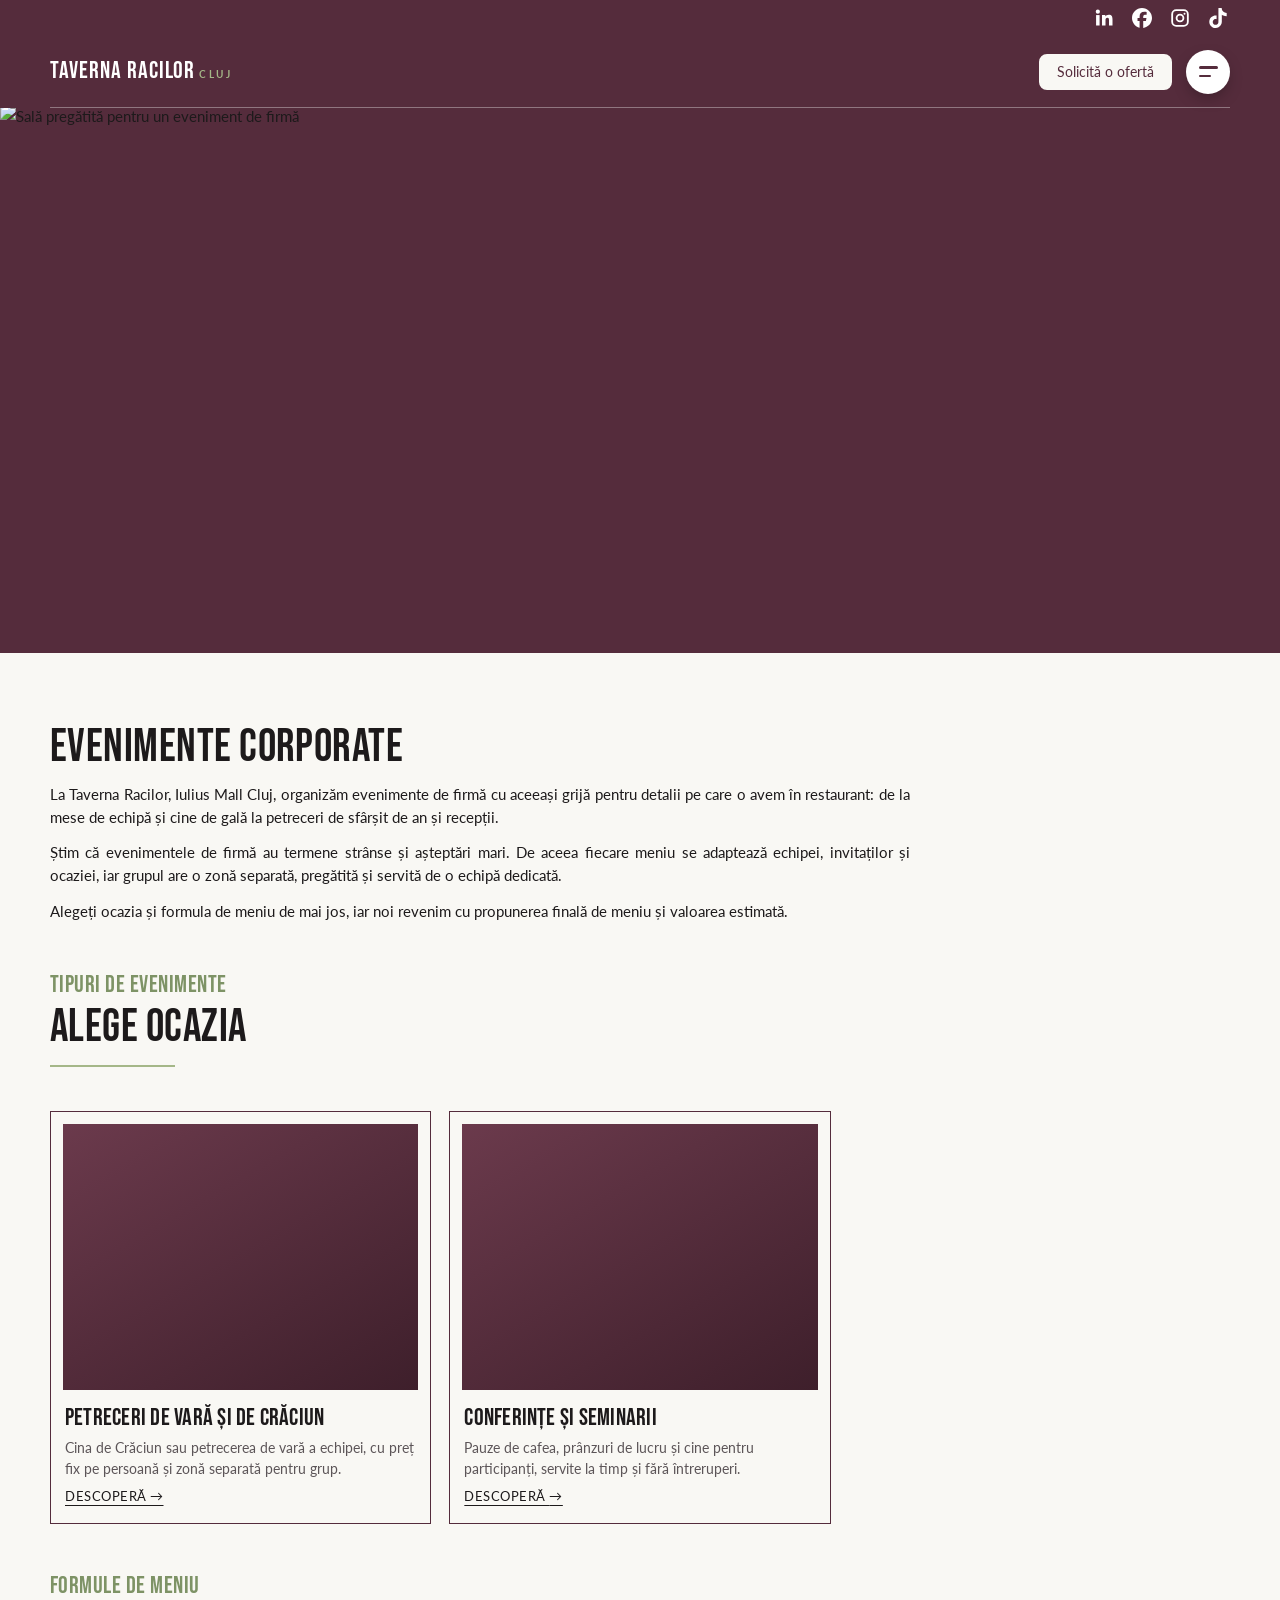
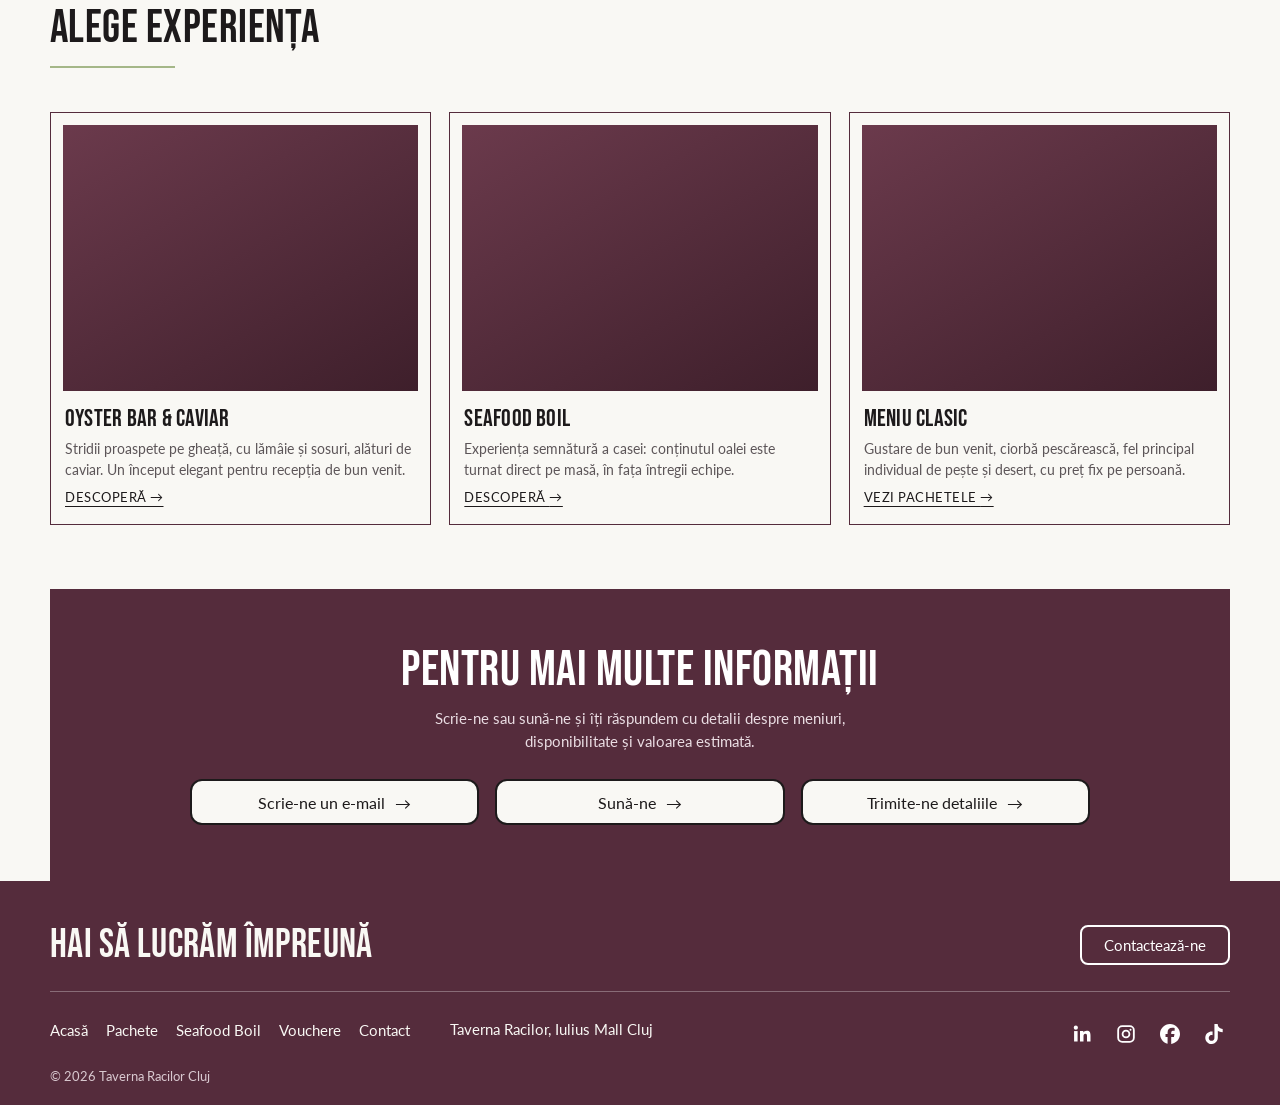
==== corporate.html @ 65ea2342 "Actualizează oferta și secțiunile de evenimente" ====
<!doctype html>
<html lang="ro">
<head>
<meta charset="utf-8">
<meta name="viewport" content="width=device-width, initial-scale=1">
<title>Corporate · Taverna Racilor Cluj</title>
<meta name="description" content="Evenimente de firmă la Taverna Racilor Cluj: cine de gală, mese de echipă și petreceri de sfârșit de an, cu zonă separată pentru grup.">
<meta name="theme-color" content="#552C3C">
<meta property="og:title" content="Corporate · Taverna Racilor Cluj">
<meta property="og:description" content="Evenimente de firmă la Taverna Racilor Cluj: cine de gală, mese de echipă și petreceri de sfârșit de an, cu zonă separată pentru grup.">
<meta property="og:type" content="website">
<meta property="og:locale" content="ro_RO">
<link rel="icon" href="data:image/svg+xml,%3Csvg xmlns='http://www.w3.org/2000/svg' viewBox='0 0 32 32'%3E%3Crect width='32' height='32' rx='6' fill='%23552C3C'/%3E%3Cpath d='M9 22c0-7 4-12 11-12M23 22c0-5-3-8-7-8' fill='none' stroke='%23A5B788' stroke-width='2.6' stroke-linecap='round'/%3E%3C/svg%3E">
<link rel="preconnect" href="https://fonts.googleapis.com">
<link rel="preconnect" href="https://fonts.gstatic.com" crossorigin>
<link href="https://fonts.googleapis.com/css2?family=Bebas+Neue&family=Lato:wght@400;700&display=swap" rel="stylesheet">

<link rel="stylesheet" href="assets/style.css">
</head>
<body>
<a class="skip" href="#main">Sari la conținut</a>

<header class="top" id="top">
  <div class="hwrap">
    <div class="socials" aria-label="Rețele sociale"><a data-social="linkedin" aria-label="LinkedIn" target="_blank" rel="noopener"><svg viewBox="0 0 24 24" aria-hidden="true"><rect x="2.5" y="8.5" width="4.2" height="12.5"/><circle cx="4.6" cy="4.4" r="2.5"/><path d="M9.6 8.5h4v1.8c.7-1.3 2.200-2.200 4.100-2.200 3.800 0 4.500 2.500 4.500 5.700V21h-4.200v-6.200c0-1.500-.1-3.100-1.900-3.100s-2.300 1.300-2.300 3V21H9.600z"/></svg></a><a data-social="facebook" aria-label="Facebook" target="_blank" rel="noopener"><svg viewBox="0 0 24 24" aria-hidden="true"><path d="M9.101 23.691v-7.98H6.627v-3.667h2.474v-1.58c0-4.085 1.848-5.978 5.858-5.978.401 0 .955.042 1.468.103a8.68 8.68 0 0 1 1.141.195v3.325a8.623 8.623 0 0 0-.653-.036 26.805 26.805 0 0 0-.733-.009c-.707 0-1.259.096-1.675.309a1.686 1.686 0 0 0-.679.622c-.258.42-.374.995-.374 1.752v1.297h3.919l-.386 2.103-.287 1.564h-3.246v8.245C19.396 23.238 24 18.179 24 12.044c0-6.627-5.373-12-12-12s-12 5.373-12 12c0 5.628 3.874 10.35 9.101 11.647Z"/></svg></a><a data-social="instagram" aria-label="Instagram" target="_blank" rel="noopener"><svg viewBox="0 0 24 24" aria-hidden="true"><path d="M7.5 1.500h9A6 6 0 0 1 22.500 7.500v9a6 6 0 0 1-6 6h-9a6 6 0 0 1-6-6v-9a6 6 0 0 1 6-6zm0 2.200a3.800 3.800 0 0 0-3.800 3.800v9a3.800 3.800 0 0 0 3.800 3.800h9a3.800 3.800 0 0 0 3.800-3.800v-9a3.800 3.800 0 0 0-3.800-3.800zM12 6.800a5.200 5.200 0 1 1 0 10.400 5.200 5.200 0 0 1 0-10.400zm0 2.200a3 3 0 1 0 0 6 3 3 0 0 0 0-6zm5.400-3.300a1.200 1.200 0 1 1 0 2.400 1.200 1.200 0 0 1 0-2.400z"/></svg></a><a data-social="tiktok" aria-label="TikTok" target="_blank" rel="noopener"><svg viewBox="0 0 24 24" aria-hidden="true"><path d="M12.525.02c1.31-.02 2.61-.01 3.91-.02.08 1.53.63 3.09 1.75 4.17 1.12 1.11 2.7 1.62 4.24 1.79v4.03c-1.44-.05-2.89-.35-4.2-.97-.57-.26-1.1-.59-1.62-.93-.01 2.92.01 5.84-.02 8.75-.08 1.4-.54 2.79-1.35 3.94-1.31 1.92-3.58 3.17-5.91 3.21-1.43.08-2.86-.31-4.08-1.03-2.02-1.19-3.44-3.37-3.65-5.71-.02-.5-.03-1-.01-1.49.18-1.9 1.12-3.72 2.58-4.96 1.66-1.44 3.98-2.13 6.15-1.72.02 1.48-.04 2.96-.04 4.44-.99-.32-2.15-.23-3.02.37-.63.41-1.11 1.04-1.36 1.75-.21.51-.15 1.07-.14 1.61.24 1.64 1.82 3.02 3.5 2.87 1.12-.01 2.19-.66 2.77-1.61.19-.33.4-.67.41-1.06.1-1.79.06-3.57.07-5.36.01-4.03-.01-8.05.02-12.07z"/></svg></a></div>
    <div class="nav">
      <a class="logo" href="index.html#hero" aria-label="Taverna Racilor Cluj, început de pagină">
        <img src="assets/logo.png" alt="Taverna Racilor Cluj" width="63" height="52" onload="this.nextElementSibling.hidden=true" onerror="this.remove()">
        <span><b>Taverna Racilor</b> <small>Cluj</small></span>
      </a>
      <div class="navr">
        <a class="btn btn-sm" href="index.html#form">Solicită o ofertă</a>
        <button class="burger" id="burger" type="button" aria-label="Meniu" aria-expanded="false" aria-controls="menu"><i></i><i></i></button>
      </div>
    </div>
  </div>
</header>
<div class="menu" id="menu" aria-label="Meniu">
  <div class="wrap">
    <ul>
      <li><a href="index.html#pachete">Pachete</a></li><li><a href="seafood-boil.html">Seafood Boil</a></li><li><a href="index.html#vouchere">Vouchere</a></li><li><a href="index.html#contact">Contact</a></li>
    </ul>
    <a class="btn btn-light" href="index.html#form">Solicită o ofertă</a>
  </div>
</div>

<main id="main">

<figure class="pghero"><img src="assets/event-corporate.jpg" alt="Sală pregătită pentru un eveniment de firmă" fetchpriority="high"></figure>

<section class="sec" style="padding-bottom:0">
  <div class="wrap">
    <div class="evintro rv">
      <h1 class="pgh1">Evenimente corporate</h1>
      <p>La Taverna Racilor, Iulius Mall Cluj, organizăm evenimente de firmă cu aceeași grijă pentru detalii pe care o avem în restaurant: de la mese de echipă și cine de gală la petreceri de sfârșit de an și recepții.</p>
      <p>Știm că evenimentele de firmă au termene strânse și așteptări mari. De aceea fiecare meniu se adaptează echipei, invitaților și ocaziei, iar grupul are o zonă separată, pregătită și servită de o echipă dedicată.</p>
      <p>Alegeți ocazia și formula de meniu de mai jos, iar noi revenim cu propunerea finală de meniu și valoarea estimată.</p>
    </div>
    <div class="rv" style="margin-top:clamp(30px,5vw,50px)"><span class="kicker">Tipuri de evenimente</span><h2>Alege ocazia</h2><span class="rule"></span></div>
    <div class="ocards">
      <a class="ocard" href="petreceri.html">
        <figure><img src="assets/event-private.jpg" alt="Petrecere de sezon la Taverna Racilor" loading="lazy" decoding="async" onerror="this.remove()"></figure>
        <div class="obody"><h3>Petreceri de vară și de Crăciun</h3><p>Cina de Crăciun sau petrecerea de vară a echipei, cu preț fix pe persoană și zonă separată pentru grup.</p><span class="olink">Descoperă <i>→</i></span></div>
      </a>
      <a class="ocard" href="conferinte.html">
        <figure><img src="assets/event-corporate.jpg" alt="Sală pregătită pentru o conferință" loading="lazy" decoding="async" onerror="this.remove()"></figure>
        <div class="obody"><h3>Conferințe și seminarii</h3><p>Pauze de cafea, prânzuri de lucru și cine pentru participanți, servite la timp și fără întreruperi.</p><span class="olink">Descoperă <i>→</i></span></div>
      </a>
    </div>
    <div class="rv" style="margin-top:clamp(30px,5vw,50px)"><span class="kicker">Formule de meniu</span><h2>Alege experiența</h2><span class="rule"></span></div>
    <div class="ocards">
      <a class="ocard" href="oyster-bar.html">
        <figure><img src="assets/oyster-event.jpg" alt="Oyster bar la un eveniment, cu stridii pe gheață" loading="lazy" decoding="async" onerror="this.remove()"></figure>
        <div class="obody"><h3>Oyster Bar &amp; Caviar</h3><p>Stridii proaspete pe gheață, cu lămâie și sosuri, alături de caviar. Un început elegant pentru recepția de bun venit.</p><span class="olink">Descoperă <i>→</i></span></div>
      </a>
      <a class="ocard" href="seafood-boil.html">
        <figure><img src="assets/pkg-boil.jpg" alt="Seafood Boil turnat pe masă" loading="lazy" decoding="async" onerror="this.remove()"></figure>
        <div class="obody"><h3>Seafood Boil</h3><p>Experiența semnătură a casei: conținutul oalei este turnat direct pe masă, în fața întregii echipe.</p><span class="olink">Descoperă <i>→</i></span></div>
      </a>
      <a class="ocard" href="index.html#pachete">
        <figure><img src="assets/pkg-clasic.jpg" alt="Fel principal de pește servit individual" loading="lazy" decoding="async" onerror="this.remove()"></figure>
        <div class="obody"><h3>Meniu clasic</h3><p>Gustare de bun venit, ciorbă pescărească, fel principal individual de pește și desert, cu preț fix pe persoană.</p><span class="olink">Vezi pachetele <i>→</i></span></div>
      </a>
    </div>
    <div class="ready rv">
      <h2>Pentru mai multe informații</h2>
      <p>Scrie-ne sau sună-ne și îți răspundem cu detalii despre meniuri, disponibilitate și valoarea estimată.</p>
      <div class="ready-btns">
        <a class="rbtn" data-link="mail" data-val="email" data-keep href="index.html#form">Scrie-ne un e-mail <i>→</i></a>
        <a class="rbtn" data-link="tel" data-val="phone" data-keep href="index.html#form">Sună-ne <i>→</i></a>
        <a class="rbtn" href="index.html#form">Trimite-ne detaliile <i>→</i></a>
      </div>
    </div>
  </div>
</section>

<section class="on-plum contact" id="contact">
  <div class="wrap">
    <div class="fgrid">
      <div class="fhead"><h2>Hai să lucrăm împreună</h2><a class="btn btn-line" href="index.html#form">Contactează-ne</a></div>
      <div class="fcol">
        <ul class="flinks">
          <li><a href="index.html#hero">Acasă</a></li><li><a href="index.html#pachete">Pachete</a></li><li><a href="seafood-boil.html">Seafood Boil</a></li><li><a href="index.html#vouchere">Vouchere</a></li><li><a href="index.html#form">Contact</a></li>
        </ul>
        <div class="fcontact">
          <a data-link="mail" data-val="email"></a>
          <a data-link="tel" data-val="phone"></a>
          <span class="v" data-val="contactName"></span>
          <a href="https://www.google.com/maps/search/?api=1&query=Taverna+Racilor+Iulius+Mall+Cluj" target="_blank" rel="noopener">Taverna Racilor, Iulius Mall Cluj</a>
        </div>
        <div class="fsoc" aria-label="Rețele sociale"><a data-social="linkedin" aria-label="LinkedIn" target="_blank" rel="noopener"><svg viewBox="0 0 24 24" aria-hidden="true"><rect x="2.5" y="8.5" width="4.2" height="12.5"/><circle cx="4.6" cy="4.4" r="2.5"/><path d="M9.6 8.5h4v1.8c.7-1.3 2.200-2.200 4.100-2.200 3.800 0 4.500 2.500 4.500 5.700V21h-4.200v-6.200c0-1.500-.1-3.100-1.900-3.100s-2.300 1.300-2.300 3V21H9.600z"/></svg></a><a data-social="instagram" aria-label="Instagram" target="_blank" rel="noopener"><svg viewBox="0 0 24 24" aria-hidden="true"><path d="M7.5 1.500h9A6 6 0 0 1 22.500 7.500v9a6 6 0 0 1-6 6h-9a6 6 0 0 1-6-6v-9a6 6 0 0 1 6-6zm0 2.200a3.800 3.800 0 0 0-3.800 3.800v9a3.800 3.800 0 0 0 3.800 3.800h9a3.800 3.800 0 0 0 3.800-3.800v-9a3.800 3.800 0 0 0-3.800-3.800zM12 6.800a5.200 5.200 0 1 1 0 10.400 5.200 5.200 0 0 1 0-10.400zm0 2.200a3 3 0 1 0 0 6 3 3 0 0 0 0-6zm5.400-3.300a1.200 1.200 0 1 1 0 2.400 1.200 1.200 0 0 1 0-2.400z"/></svg></a><a data-social="facebook" aria-label="Facebook" target="_blank" rel="noopener"><svg viewBox="0 0 24 24" aria-hidden="true"><path d="M9.101 23.691v-7.98H6.627v-3.667h2.474v-1.58c0-4.085 1.848-5.978 5.858-5.978.401 0 .955.042 1.468.103a8.68 8.68 0 0 1 1.141.195v3.325a8.623 8.623 0 0 0-.653-.036 26.805 26.805 0 0 0-.733-.009c-.707 0-1.259.096-1.675.309a1.686 1.686 0 0 0-.679.622c-.258.42-.374.995-.374 1.752v1.297h3.919l-.386 2.103-.287 1.564h-3.246v8.245C19.396 23.238 24 18.179 24 12.044c0-6.627-5.373-12-12-12s-12 5.373-12 12c0 5.628 3.874 10.35 9.101 11.647Z"/></svg></a><a data-social="tiktok" aria-label="TikTok" target="_blank" rel="noopener"><svg viewBox="0 0 24 24" aria-hidden="true"><path d="M12.525.02c1.31-.02 2.61-.01 3.91-.02.08 1.53.63 3.09 1.75 4.17 1.12 1.11 2.7 1.62 4.24 1.79v4.03c-1.44-.05-2.89-.35-4.2-.97-.57-.26-1.1-.59-1.62-.93-.01 2.92.01 5.84-.02 8.75-.08 1.4-.54 2.79-1.35 3.94-1.31 1.92-3.58 3.17-5.91 3.21-1.43.08-2.86-.31-4.08-1.03-2.02-1.19-3.44-3.37-3.65-5.71-.02-.5-.03-1-.01-1.49.18-1.9 1.12-3.72 2.58-4.96 1.66-1.44 3.98-2.13 6.15-1.72.02 1.48-.04 2.96-.04 4.44-.99-.32-2.15-.23-3.02.37-.63.41-1.11 1.04-1.36 1.75-.21.51-.15 1.07-.14 1.61.24 1.64 1.82 3.02 3.5 2.87 1.12-.01 2.19-.66 2.77-1.61.19-.33.4-.67.41-1.06.1-1.79.06-3.57.07-5.36.01-4.03-.01-8.05.02-12.07z"/></svg></a></div>
      </div>
    </div>
    <p class="copy">© 2026 Taverna Racilor Cluj</p>
  </div>
</section>
</main>

<script src="assets/config.js"></script>
<script src="assets/site.js"></script>
</body>
</html>
---- assets/style.css ----
:root{
  --plum:#552C3C; --plum-d:#3E1F2B; --bg:#F9F8F4; --card:#F6F5F2; --sage:#A5B788; --sage-d:#5E7048;
  --text:#1D1A1B; --muted:#5C5558; --line:rgba(85,44,60,.18);
  --on-plum:#F9F8F4; --on-plum-muted:#D9C9D0;
  --head:"Bebas Neue","Arial Narrow",Impact,sans-serif;
  --sans:"Lato",system-ui,-apple-system,"Segoe UI",Roboto,sans-serif;
  --wrap:1180px;
}
*{box-sizing:border-box}
html{scroll-behavior:smooth;-webkit-text-size-adjust:100%}
body{margin:0;font-family:var(--sans);font-size:17px;line-height:1.65;color:var(--text);background:var(--bg);-webkit-font-smoothing:antialiased}
img,video,svg{display:block;max-width:100%}
a{color:inherit}
h1,h2,h3{font-family:var(--head);font-weight:400;text-transform:uppercase;line-height:1;letter-spacing:.01em;margin:0}
p{margin:0} ul,ol{margin:0;padding:0;list-style:none}
:focus-visible{outline:3px solid var(--sage);outline-offset:3px}
.skip{position:absolute;left:-999px;top:8px;background:#fff;color:var(--plum);padding:10px 16px;z-index:100;font-weight:700}
.skip:focus{left:8px}
.wrap{width:min(100% - 40px,var(--wrap));margin-inline:auto}
section{position:relative}
.sec{padding:clamp(56px,8vw,96px) 0}
section[id]{scroll-margin-top:100px}
h2{font-size:clamp(40px,6vw,64px)}
h3{font-size:34px}
.rule{display:block;width:125px;height:2px;background:var(--sage);margin:18px 0 20px}
.center{text-align:center}.center .rule{margin-inline:auto}
.lead{font-size:clamp(17px,1.6vw,19px);color:var(--muted);max-width:58ch}
.on-plum{background:var(--plum);color:var(--on-plum)}
.on-plum .lead{color:var(--on-plum-muted)}
.eyebrow{font-size:13px;font-weight:700;letter-spacing:.16em;text-transform:uppercase;color:var(--sage-d);margin-bottom:10px;display:block}
.on-plum .eyebrow{color:var(--sage)}

/* buttons */
.btn{white-space:nowrap;display:inline-flex;align-items:center;justify-content:center;gap:10px;min-height:52px;padding:0 28px;border-radius:10px;border:2px solid var(--plum);font:400 17px/1 var(--sans);text-decoration:none;cursor:pointer;transition:background .2s,color .2s,border-color .2s}
.btn svg{width:18px;height:18px}
.btn-fill{background:var(--plum);color:#fff}
.btn-fill:hover{background:var(--plum-d);border-color:var(--plum-d)}
.btn-line{background:transparent;color:var(--plum)}
.btn-line:hover{background:var(--plum);color:#fff}
.on-plum .btn-line,.hero .btn-line{border-color:#fff;color:#fff}
.on-plum .btn-line:hover,.hero .btn-line:hover{background:#fff;color:var(--plum)}
.btn-light{background:var(--bg);color:var(--plum);border-color:var(--bg)}
.btn-light:hover{background:#fff;border-color:#fff}
.btn-sm{min-height:44px;padding:0 20px;font-size:16px}
.link{display:inline-flex;align-items:center;gap:12px;font-size:16px;font-weight:400;letter-spacing:.02em;text-transform:uppercase;text-decoration:none;color:var(--text);padding:6px 0}
.link::after{content:"";width:50px;height:1px;background:var(--sage-d);transition:width .25s}
.link:hover::after{width:70px}
.ph{outline:1.5px dashed currentColor;outline-offset:3px;opacity:.8}

/* header */
header.top{position:fixed;inset:0 0 auto 0;z-index:50;background:var(--plum)}
.hwrap{width:min(100% - 40px,var(--wrap));margin-inline:auto}
.socials{display:flex;justify-content:flex-end;gap:14px;height:40px;align-items:center;overflow:hidden;transition:height .3s,opacity .3s}
.socials a{color:#fff;display:grid;place-items:center;width:24px;height:24px;transition:opacity .2s,transform .2s}
.socials a:hover{transform:translateY(-2px)}
.socials a.off{opacity:.4;pointer-events:none}
.socials svg{width:20px;height:20px;fill:currentColor}
header.compact .socials{height:0;opacity:0}
.nav{display:flex;align-items:center;justify-content:space-between;gap:12px;height:84px;border-bottom:1px solid rgba(255,255,255,.35);transition:height .3s}
header.compact .nav{height:68px}
.logo{display:flex;align-items:center;gap:10px;text-decoration:none;color:#fff;min-width:0}
.logo img{height:52px;width:auto}
header.compact .logo img{height:42px}
.logo b{font:400 28px/1 var(--head);letter-spacing:.04em;white-space:nowrap}
.logo small{font-size:11px;font-weight:700;letter-spacing:.24em;text-transform:uppercase;color:var(--sage)}
.navr{display:flex;align-items:center;gap:14px}
.burger{width:52px;height:52px;border-radius:50%;border:0;background:#fff;box-shadow:0 6px 18px -6px rgba(0,0,0,.45);display:grid;place-content:center;gap:7px;cursor:pointer;transition:transform .2s}
.burger:hover{transform:scale(1.05)}
.burger i{display:block;height:2.5px;border-radius:2px;background:var(--plum);transition:transform .3s,width .3s}
.burger i:first-child{width:22px}.burger i:last-child{width:14px}
.burger[aria-expanded=true] i:first-child{width:22px;transform:translateY(4.7px) rotate(45deg)}
.burger[aria-expanded=true] i:last-child{width:22px;transform:translateY(-4.7px) rotate(-45deg)}
header .btn{background:var(--bg);color:var(--plum);border-color:var(--bg)}
header .btn:hover{background:#fff}
.menu{position:fixed;inset:0;z-index:45;background:var(--plum-d);padding:170px 0 40px;overflow:auto;opacity:0;visibility:hidden;transition:opacity .3s,visibility .3s}
.menu.open{opacity:1;visibility:visible}
.menu ul{display:grid;gap:4px}
.menu li a{display:block;font:400 clamp(44px,9vw,84px)/1.05 var(--head);text-transform:uppercase;color:#fff;text-decoration:none;padding:6px 0;border-bottom:1px solid rgba(255,255,255,.14)}
.menu li a:hover{color:var(--sage)}
.menu .btn{margin-top:30px}

/* hero: rounded card with video background and translucent overlay */
.hero{position:relative;margin:128px 12px 0;border-radius:28px;min-height:min(84svh,780px);display:flex;align-items:flex-end;color:#fff;background:var(--plum-d);overflow:hidden;isolation:isolate}
@media(min-width:900px){.hero{margin:134px 20px 0;border-radius:36px;min-height:min(82svh,800px)}}
.hero-media{position:absolute;inset:0;z-index:-2;background:radial-gradient(60% 60% at 80% 25%,rgba(165,183,136,.22),transparent 70%),linear-gradient(160deg,var(--plum),var(--plum-d))}
.hero-media video{width:100%;height:100%;object-fit:cover;opacity:0;transition:opacity .9s}
.hero-media video.vready{opacity:1}
.hero::after{content:"";position:absolute;inset:0;z-index:-1;background:linear-gradient(180deg,rgba(62,31,43,.45) 0%,rgba(62,31,43,.35) 45%,rgba(40,18,28,.78) 100%)}
.hero .wrap{padding:clamp(40px,6vw,70px) 0 0}
.hero-in{padding-bottom:clamp(36px,5vw,56px)}
.hero h1{font-size:clamp(50px,8vw,104px);max-width:17ch;margin:22px 0 14px}
.hero .lead{color:#F4ECEF;max-width:48ch}
.cta-row{display:flex;flex-wrap:wrap;gap:14px;margin-top:28px}
.pill{display:inline-flex;align-items:center;gap:10px;padding:8px 16px;border:1px solid rgba(255,255,255,.4);border-radius:999px;background:rgba(255,255,255,.1);backdrop-filter:blur(6px);-webkit-backdrop-filter:blur(6px);font-size:14px;letter-spacing:.01em}
.pill::before{content:"";width:9px;height:9px;border-radius:50%;background:var(--sage)}
.hero-foot{display:flex;flex-wrap:wrap;align-items:baseline;gap:6px 28px;padding:20px 0 clamp(22px,3vw,34px);border-top:1px solid rgba(255,255,255,.35);font-size:17px}
.hero-foot b{font:400 clamp(26px,3.4vw,40px)/1.1 var(--head);letter-spacing:.01em;text-transform:uppercase}
.hero-foot span{color:#E7DAE0}

/* brush */
.brush{position:absolute;left:0;width:100%;top:0;height:clamp(36px,6vw,84px);transform:translateY(-99%);fill:currentColor;pointer-events:none;z-index:2}
.brush.c-bg{color:var(--bg)}

/* event types (LK-style) */
.evintro{max-width:860px}
.evintro h2{font-size:clamp(42px,7vw,72px)}
.evintro p{font-size:clamp(17px,1.7vw,19px);line-height:1.6;margin-top:16px;text-align:justify;hyphens:auto}
.evintro .btn{margin-top:28px}
.evgrid{display:grid;gap:26px;margin-top:clamp(40px,6vw,64px)}
@media(min-width:900px){.evgrid{grid-template-columns:repeat(3,1fr);gap:24px}}
.ev{display:flex;flex-direction:column;background:var(--card)}
.ev figure{margin:0;aspect-ratio:2/1;overflow:hidden;background:linear-gradient(150deg,#6b3a4c,var(--plum-d))}
@media(min-width:900px){.ev figure{aspect-ratio:4/3}}
.ev figure img{width:100%;height:100%;object-fit:cover;transition:transform .6s}
.ev:hover figure img{transform:scale(1.03)}
.ev .cbody{padding:24px 24px 28px}
.ev h3{font-size:36px}
.ev p{margin-bottom:22px;font-size:17px;line-height:1.65}
.ev .link{margin-top:auto}

/* menu tiles (LK "our menus") */
.kicker{display:block;font:400 clamp(24px,3vw,30px)/1 var(--head);letter-spacing:.02em;text-transform:uppercase;color:#7E9366;margin-bottom:12px}
.mgrid{display:grid;gap:18px;margin-top:clamp(32px,5vw,52px)}
@media(min-width:640px){.mgrid{grid-template-columns:1fr 1fr}}
@media(min-width:1100px){.mgrid{grid-template-columns:repeat(4,1fr)}}
.mtile{display:block;background:var(--plum);color:#fff;text-decoration:none}
.mtile figure{margin:0;aspect-ratio:2/1;overflow:hidden;background:linear-gradient(150deg,#6b3a4c,var(--plum-d))}
@media(min-width:1100px){.mtile figure{aspect-ratio:4/3}}
.mtile img{width:100%;height:100%;object-fit:cover;transition:transform .6s}
.mtile:hover img{transform:scale(1.04)}
.mlabel{display:block;padding:20px 12px 18px;text-align:center;font:400 clamp(26px,3vw,30px)/1 var(--head);letter-spacing:.02em;text-transform:uppercase}

/* intro + facts */
.intro-grid{display:grid;gap:36px}
@media(min-width:900px){.intro-grid{grid-template-columns:1.2fr .8fr;gap:70px;align-items:center}}
.facts{display:grid;grid-template-columns:1fr 1fr;gap:12px}
.fact{padding:20px;background:var(--card)}
.fact:first-child{grid-column:1/-1;background:var(--plum);color:#fff;display:flex;align-items:baseline;gap:14px;flex-wrap:wrap}
.fact strong{display:block;font:400 clamp(36px,4.5vw,48px)/1 var(--head);color:var(--plum)}
.fact:first-child strong{color:var(--sage);font-size:clamp(56px,7vw,76px)}
.fact span{display:block;font-size:15px;line-height:1.4;color:var(--muted);margin-top:4px}
.fact:first-child span{color:var(--on-plum-muted);margin:0}

/* video stages */
.stages{margin-top:clamp(32px,5vw,56px)}
.stage{position:relative;overflow:hidden;aspect-ratio:4/5;isolation:isolate}
@media(min-width:760px){.stage{aspect-ratio:21/9}}
.stage.s1{background:var(--plum)}
.stage.s2{background:var(--sage-d)}
.stage video{position:absolute;top:0;left:50%;transform:translateX(-50%);width:auto;height:100%;aspect-ratio:9/16;object-fit:cover;background:#000;opacity:0;transition:opacity .6s}
.stage video.vready{opacity:1}
.stage .note{position:absolute;inset:0;display:grid;place-items:center;text-align:center;color:rgba(255,255,255,.7);font-size:13px;z-index:-1}

/* package cards (image on top, flat) */
.cards{display:grid;gap:22px;margin-top:clamp(32px,5vw,52px)}
@media(min-width:980px){.cards{grid-template-columns:repeat(3,1fr)}}
.card{display:flex;flex-direction:column;background:var(--card)}
.card figure{position:relative;margin:0;aspect-ratio:4/3;overflow:hidden;background:linear-gradient(150deg,#6b3a4c,var(--plum-d))}
.card figure img{width:100%;height:100%;object-fit:cover;transition:transform .6s}
.card:hover figure img{transform:scale(1.03)}
.badge{position:absolute;top:0;left:0;z-index:2;background:var(--plum);color:#fff;font-size:12px;font-weight:700;letter-spacing:.12em;text-transform:uppercase;padding:9px 14px}
.cbody{display:flex;flex-direction:column;flex:1;padding:26px 28px 30px}
.cbody .for{color:var(--muted);font-size:16px}
.cbody ul{display:grid;align-content:start;gap:8px;margin:4px 0 22px;flex:1}
.cbody li{position:relative;padding-left:20px;font-size:16px;line-height:1.5}
.cbody li::before{content:"";position:absolute;left:0;top:.7em;width:10px;height:2px;background:var(--sage-d)}
.price{display:flex;align-items:baseline;justify-content:space-between;gap:10px;padding-top:16px;border-top:1px solid var(--line);margin-bottom:18px}
.price small{font-size:14px;color:var(--muted)}
.price strong{font:400 32px/1 var(--head);color:var(--plum)}
.cbody .btn{width:100%}

/* boil */
.missing::before{content:attr(data-label);position:absolute;inset:0;display:grid;place-items:center;text-align:center;padding:24px;font-size:13px;color:rgba(255,255,255,.6);z-index:1}
.boil-grid{display:grid;gap:34px;align-items:center}
@media(min-width:900px){.boil-grid{grid-template-columns:1fr 1fr;gap:70px}}
.potfig{position:relative;margin:0;aspect-ratio:4/3;overflow:hidden;background:linear-gradient(150deg,#6b3a4c,var(--plum-d))}
.potfig img{width:100%;height:100%;object-fit:cover}
.steps{display:grid;gap:12px;margin:22px 0 28px}
.steps li{padding-left:22px;position:relative}
.steps li::before{content:"";position:absolute;left:0;top:.75em;width:10px;height:2px;background:var(--sage)}

/* two-column info */
.two{display:grid;gap:40px}
@media(min-width:900px){.two{grid-template-columns:1fr 1fr;gap:70px}}
.drinks{border-top:1px solid var(--line);margin-top:6px}
.drinks li{display:flex;justify-content:space-between;align-items:center;gap:16px;padding:16px 0;border-bottom:1px solid var(--line)}
.drinks b{display:block;font-size:18px}
.drinks .d{font-size:15px;color:var(--muted)}
.drinks .p{text-align:right;white-space:nowrap;font:400 26px/1 var(--head);color:var(--plum)}
.drinks .p small{display:block;margin-top:6px;font:400 12px var(--sans);color:var(--muted)}
.perk{padding:18px 22px;background:var(--card);margin-top:10px;font-size:16px}
.perk.hl{background:var(--plum);color:var(--on-plum);margin-top:0}
.perk.hl b{display:block;font:400 28px/1.1 var(--head);color:var(--sage);margin-bottom:6px;letter-spacing:.01em}
.perk.hl p+p{margin-top:6px;color:var(--on-plum-muted)}
.details{margin-top:10px;display:grid;grid-template-columns:1fr 1fr;gap:10px}
.details div{padding:14px 16px;background:var(--card)}
.details small{display:block;font-size:13px;color:var(--muted)}
.details strong{font:400 28px/1.1 var(--head);color:var(--plum)}

/* fasting band */
.band{display:grid;gap:18px;padding:clamp(26px,4vw,40px);background:var(--card)}
@media(min-width:900px){.band{grid-template-columns:1fr 1fr;gap:50px;align-items:center}}
.band h2{font-size:clamp(34px,4.5vw,48px)}
.band .rule{margin:14px 0 0}

/* voucher */
.vouch{display:grid;gap:40px;align-items:center}
@media(min-width:900px){.vouch{grid-template-columns:.9fr 1.1fr;gap:70px}}
.vcard{max-width:440px;aspect-ratio:1.6;background:var(--bg);color:var(--plum);padding:24px 26px;display:flex;flex-direction:column;justify-content:space-between;position:relative;transform:rotate(-2.5deg);box-shadow:0 30px 50px -28px rgba(0,0,0,.6)}
.vcard::before{content:"";position:absolute;inset:10px;border:1px solid var(--sage)}
.vcard .t{display:flex;justify-content:space-between;font-size:11.5px;font-weight:700;letter-spacing:.2em;text-transform:uppercase;position:relative}
.vcard .amt{font:400 clamp(80px,12vw,120px)/.85 var(--head);position:relative}
.vcard .amt small{font-size:.35em;margin-left:6px;letter-spacing:.04em}
.vcard .b{display:flex;justify-content:space-between;gap:10px;font-size:13px;font-weight:700;position:relative}
.vouch ul{margin:18px 0 22px;display:grid;gap:10px}
.vouch li{padding-left:22px;position:relative}
.vouch li::before{content:"";position:absolute;left:0;top:.75em;width:10px;height:2px;background:var(--sage)}
.vouch .fine{font-size:15px;color:var(--on-plum-muted);margin-bottom:24px}

/* form */
.form-grid{display:grid;gap:36px}
@media(min-width:960px){.form-grid{grid-template-columns:.8fr 1.2fr;gap:70px;align-items:start}}
.how{margin:22px 0 0;display:grid}
.how li{display:grid;grid-template-columns:38px 1fr;gap:12px;padding:14px 0;border-top:1px solid var(--line);align-items:baseline}
.how li:last-child{border-bottom:1px solid var(--line)}
.how b{font:400 30px/1 var(--head);color:var(--sage-d)}
form{background:var(--card);padding:clamp(22px,4vw,38px)}
.fields{display:grid;gap:16px}
@media(min-width:620px){.fields{grid-template-columns:1fr 1fr}.fields .full{grid-column:1/-1}}
label{display:block;font-size:14px;font-weight:700;margin-bottom:6px}
label i{font-style:normal;font-weight:400;color:var(--muted)}
input,select{width:100%;min-height:50px;padding:0 14px;border:1.5px solid #CFC9C5;border-radius:8px;background:#fff;font:400 16px var(--sans);color:var(--text)}
input:focus,select:focus{outline:none;border-color:var(--plum);box-shadow:0 0 0 3px rgba(165,183,136,.5)}
form .btn{width:100%;margin-top:20px;min-height:56px}
.hint{margin-top:12px;font-size:14px;color:var(--muted)}
form .hint{text-align:center}
.status{margin-top:12px;font-size:15px;font-weight:700;text-align:center;color:var(--plum)}

/* footer / contact */
.contact{padding:clamp(56px,8vw,96px) 0 34px}
.contact h2{font-size:clamp(44px,7vw,72px);max-width:12ch;margin-bottom:clamp(34px,5vw,50px)}
.fgrid{display:grid;gap:0}
@media(min-width:900px){.fgrid{grid-template-columns:1fr 1fr;gap:70px;align-items:start}}
.fcol{border-top:2px solid rgba(255,255,255,.35);padding-top:clamp(30px,4vw,44px);margin-top:clamp(34px,5vw,50px)}
@media(min-width:900px){.fcol{border-top:0;margin-top:0;padding-top:8px}}
.flinks{display:grid;gap:6px;margin-bottom:34px}
.flinks a,.fcontact a,.fcontact span.v{font-size:clamp(20px,2vw,24px);line-height:1.5;text-decoration:none;word-break:break-word}
.flinks a:hover,.fcontact a:hover{text-decoration:underline;text-underline-offset:5px;text-decoration-color:var(--sage)}
.fcontact{display:grid;gap:2px;margin-bottom:34px}
.fsoc{display:flex;gap:12px;margin-bottom:34px}
.fsoc a{color:#fff;width:32px;height:32px;display:grid;place-items:center;transition:transform .2s}
.fsoc a:hover{transform:translateY(-2px)}
.fsoc a.off{opacity:.45;pointer-events:none}
.fsoc svg{width:20px;height:20px;fill:currentColor}
.copy{font-size:clamp(17px,1.8vw,20px);color:var(--on-plum);margin-top:6px}

/* mobile bar */
.bar{position:fixed;left:10px;right:10px;bottom:10px;z-index:60;display:none;gap:10px;padding:10px;background:var(--plum);box-shadow:0 14px 34px -10px rgba(0,0,0,.5);transform:translateY(140%);transition:transform .35s}
.bar.on{transform:none}
.bar .btn{flex:1;min-height:46px;padding:0 14px;font-size:15px}
.bar .btn-line{flex:0 0 auto}
@media(max-width:760px){.bar{display:flex}body{padding-bottom:78px}.nav .btn{display:none}.logo b{font-size:24px}.logo img{height:44px}.nav{height:74px}}

.js .rv{opacity:0;transform:translateY(18px);transition:opacity .7s ease,transform .7s ease}
.js .rv.in{opacity:1;transform:none}
@media(prefers-reduced-motion:reduce){html{scroll-behavior:auto}.js .rv{opacity:1;transform:none;transition:none}}

/* type scale + spacing: proportions closer to London Kitchen (smaller text, tighter layout) */
body{font-size:15px;line-height:1.6}
h2{font-size:clamp(30px,4.6vw,46px)}
h3{font-size:26px}
.sec{padding:clamp(40px,6vw,72px) 0}
section[id]{scroll-margin-top:90px}
.rule{width:125px;margin:14px 0 16px}
.lead{font-size:clamp(15px,1.3vw,17px);line-height:1.6}
.btn{min-height:40px;padding:0 22px;font-size:15px;border-radius:8px}
.btn-sm{min-height:36px;padding:0 16px;font-size:14px}
.link{font-size:14px;gap:10px}
.link::after{width:42px}
.eyebrow{font-size:12px}
.kicker{font-size:clamp(20px,2.4vw,24px);margin-bottom:8px}
.logo b{font-size:24px}
.logo small{font-size:10px}
.burger{width:44px;height:44px;gap:6px}
.burger i:first-child{width:19px}.burger i:last-child{width:12px}
.nav{height:68px}
header.compact .nav{height:58px}
.socials{height:36px}
.menu{padding-top:150px}
.menu li a{font-size:clamp(34px,7vw,60px)}
.hero{margin-top:112px;min-height:min(78svh,700px)}
@media(min-width:900px){.hero{margin-top:118px}}
.hero h1{font-size:clamp(40px,7vw,84px);margin:16px 0 10px}
.hero .lead{font-size:clamp(15px,1.5vw,18px)}
.pill{font-size:13px;padding:7px 14px}
.hero-foot{font-size:14px;padding:16px 0 20px}
.hero-foot b{font-size:clamp(22px,2.6vw,30px)}
.cta-row{margin-top:22px;gap:10px}
.evintro h2{font-size:clamp(32px,5.2vw,54px)}
.evintro p{font-size:15px;line-height:1.55;margin-top:12px}
.evintro .btn{margin-top:22px}
.evgrid{gap:20px;margin-top:clamp(28px,4vw,48px)}
.ev .cbody{padding:20px 20px 24px}
.ev h3{font-size:26px}
.ev p{font-size:14.5px;line-height:1.55;margin-bottom:16px}
.mgrid{gap:14px;margin-top:clamp(24px,4vw,40px)}
.mlabel{font-size:clamp(20px,2.4vw,24px);padding:16px 10px 14px}
.fact{padding:16px}
.fact strong{font-size:clamp(26px,3.4vw,34px)}
.fact:first-child strong{font-size:clamp(44px,5.4vw,60px)}
.fact span{font-size:13.5px}
.cards{gap:18px;margin-top:clamp(24px,4vw,40px)}
.cbody{padding:20px 20px 24px}
.cbody .for{font-size:14px}
.cbody li{font-size:14px;line-height:1.45}
.price strong{font-size:26px}
.price small{font-size:13px}
.steps{gap:8px;margin:16px 0 22px}
.drinks li{padding:12px 0}
.drinks b{font-size:15.5px}.drinks .d{font-size:13.5px}
.drinks .p{font-size:22px}
.perk{font-size:14px;padding:14px 16px}
.perk.hl b{font-size:22px}
.details strong{font-size:22px}.details small{font-size:12.5px}
.band{padding:clamp(20px,3vw,32px)}
.band h2{font-size:clamp(28px,3.6vw,40px)}
.vouch .fine{font-size:13.5px}
.how{margin-top:14px}
.how li{padding:10px 0;grid-template-columns:30px 1fr;font-size:14px;line-height:1.5}
.how b{font-size:24px}
.hint{font-size:13px}
form{padding:clamp(18px,3vw,30px)}
.fields{gap:12px}
label{font-size:13px;margin-bottom:4px}
input,select{min-height:42px;font-size:15px;border-radius:6px}
form .btn{min-height:46px;margin-top:16px}
.contact{padding:clamp(40px,6vw,72px) 0 28px}
.contact h2{font-size:clamp(34px,6vw,56px);margin-bottom:26px}
.fcol{padding-top:24px;margin-top:26px}
.flinks{gap:2px;margin-bottom:24px}
.flinks a,.fcontact a,.fcontact span.v{font-size:17px;line-height:1.5}
.fcontact{margin-bottom:24px}
.fsoc{margin-bottom:24px}
.copy{font-size:14px}
/* floating CTA: small, shows only between the location section and the form */
.bar{left:50%;right:auto;bottom:14px;padding:0;background:none;box-shadow:none;transform:translate(-50%,170%)}
.bar.on{transform:translate(-50%,0)}
.bar .btn{flex:none;min-height:38px;padding:0 20px;font-size:14px;box-shadow:0 8px 20px -6px rgba(0,0,0,.45)}
@media(max-width:760px){body{padding-bottom:0}.logo b{font-size:22px}}

/* "ready to get started" card (London Kitchen style) */
.ready{margin-top:clamp(40px,6vw,64px);background:var(--plum);color:var(--on-plum);padding:clamp(32px,5vw,56px) 18px clamp(34px,5vw,56px);text-align:center}
.ready h2{color:#fff;font-size:clamp(34px,6vw,50px)}
.ready p{max-width:48ch;margin:12px auto 0;font-size:15px;line-height:1.55;color:#EADDE3}
.ready-btns{display:grid;gap:12px;max-width:300px;margin:26px auto 0}
@media(min-width:760px){.ready-btns{grid-template-columns:repeat(3,1fr);max-width:900px;gap:16px}}
.rbtn{display:flex;align-items:center;justify-content:center;gap:10px;min-height:46px;padding:0 18px;background:var(--bg);color:var(--text);border:2px solid var(--text);border-radius:12px;font-size:16px;text-decoration:none;transition:background .2s}
.rbtn i{font-style:normal}
.rbtn:hover{background:#fff}
.potfig img{object-position:40% 50%}

/* seafood boil page */
.hero-media img{width:100%;height:100%;object-fit:cover;object-position:40% 50%}
.boil-two{display:grid;gap:28px;align-items:center}
@media(min-width:900px){.boil-two{grid-template-columns:1fr 1fr;gap:64px}}
.boilfig{position:relative;margin:0;aspect-ratio:3/2;overflow:hidden;background:linear-gradient(150deg,#6b3a4c,var(--plum-d))}
.boilfig img{width:100%;height:100%;object-fit:cover}
.stepcards{display:grid;gap:14px;margin-top:clamp(24px,4vw,40px)}
@media(min-width:900px){.stepcards{grid-template-columns:repeat(3,1fr);gap:20px}}
.stepcard{background:var(--card);padding:22px 22px 26px}
.stepcard .no{font:400 30px/1 var(--head);color:#7E9366}
.stepcard h3{font-size:26px;margin:8px 0 6px}
.stepcard p{font-size:14.5px;line-height:1.55}
.knows{display:grid;gap:10px;margin-top:clamp(24px,4vw,40px)}
@media(min-width:760px){.knows{grid-template-columns:1fr 1fr}}
.knows .perk{margin-top:0}

/* logo image in header/footer */
.logo img{height:56px;width:auto}
header.compact .logo img{height:46px}
.nav{height:72px}
header.compact .nav{height:60px}
@media(max-width:760px){.logo img{height:48px}.nav{height:66px}}
.flogo{height:clamp(84px,12vw,110px);width:auto;margin-bottom:clamp(26px,4vw,40px)}
/* map */
.mapfig{position:relative;display:block;margin-top:clamp(22px,3vw,34px);aspect-ratio:3/2;overflow:hidden;background:var(--card)}
@media(min-width:900px){.mapfig{aspect-ratio:21/9}}
.mapfig img{width:100%;height:100%;object-fit:cover;transition:transform .6s}
.mapfig:hover img{transform:scale(1.02)}
.maplink{position:absolute;left:14px;bottom:14px;display:inline-flex;gap:8px;align-items:center;padding:9px 16px;background:var(--plum);color:#fff;font-size:14px;border-radius:8px}
.maplink i{font-style:normal}
/* wide photo band */
.widefig{margin:0;aspect-ratio:4/3;overflow:hidden;background:linear-gradient(150deg,#6b3a4c,var(--plum-d))}
@media(min-width:900px){.widefig{aspect-ratio:21/9}}
.widefig img{width:100%;height:100%;object-fit:cover;object-position:50% 35%}

/* event pages (London Kitchen "corporate events" layout) */
.pghero{margin:0;padding-top:96px;background:var(--plum)}
.pghero img{width:100%;aspect-ratio:16/9;max-height:62vh;object-fit:cover;display:block}
@media(min-width:900px){.pghero{padding-top:104px}.pghero img{aspect-ratio:21/9}}
.pgh1{font-size:clamp(30px,4.6vw,46px)}
.evintro p{text-align:justify;hyphens:auto}
.ocards{display:grid;gap:14px;margin-top:clamp(26px,4vw,44px)}
@media(min-width:1000px){.ocards{grid-template-columns:repeat(3,1fr);gap:18px}}
.ocard{display:grid;grid-template-columns:42% 1fr;gap:14px;padding:12px;border:1px solid var(--plum);background:var(--bg);color:var(--text);text-decoration:none;transition:background .25s}
a.ocard:hover{background:#fff}
@media(min-width:1000px){.ocard{grid-template-columns:1fr}}
.ocard figure{margin:0;overflow:hidden;min-height:150px;background:linear-gradient(150deg,#6b3a4c,var(--plum-d))}
@media(min-width:1000px){.ocard figure{aspect-ratio:4/3;min-height:0}}
.ocard img{width:100%;height:100%;object-fit:cover;transition:transform .6s}
a.ocard:hover img{transform:scale(1.04)}
.obody{display:flex;flex-direction:column;gap:8px;padding:2px 2px 4px}
.obody h3{font-size:24px}
.obody p{font-size:13.5px;line-height:1.5;color:var(--muted)}
.olink{margin-top:auto;font-size:12.5px;text-transform:uppercase;letter-spacing:.04em;text-decoration:underline;text-underline-offset:4px}
.olink i{font-style:normal}
/* scroll animation: cards rise and unveil bottom-to-top, one after another */
.js .ocard{opacity:0;transform:translateY(46px);transition:opacity .8s ease,transform .8s cubic-bezier(.2,.7,.2,1),background .25s}
.js .ocard>*{clip-path:inset(0 0 100% 0);transition:clip-path .95s cubic-bezier(.2,.7,.2,1) .1s}
.js .ocard.in{opacity:1;transform:none}
.js .ocard.in>*{clip-path:inset(0 0 0 0)}
@media(prefers-reduced-motion:reduce){.js .ocard,.js .ocard>*{opacity:1;transform:none;clip-path:none;transition:none}}

/* phone: match London Kitchen's small, tight proportions */
@media(max-width:760px){
  body{font-size:14px;line-height:1.55}
  .wrap,.hwrap{width:min(100% - 32px,var(--wrap))}
  h2{font-size:26px}
  h3,.ev h3,.cbody h3{font-size:21px}
  .pgh1{font-size:26px}
  .rule{width:90px;margin:10px 0 12px}
  .sec{padding:36px 0}
  .lead,.evintro p,.evintro p+p{font-size:14px;line-height:1.55}
  .btn{min-height:36px;padding:0 16px;font-size:13.5px}
  .btn-sm{min-height:32px;padding:0 12px;font-size:13px}
  .link{font-size:12.5px}.link::after{width:34px}
  .logo img{height:40px}
  header.compact .logo img{height:34px}
  .nav{height:56px}header.compact .nav{height:50px}
  .socials{height:30px;gap:12px}.socials svg{width:17px;height:17px}.socials a{width:20px;height:20px}
  .burger{width:38px;height:38px;gap:5px}.burger i:first-child{width:16px}.burger i:last-child{width:10px}
  .hero{margin:92px 10px 0;border-radius:20px;min-height:min(70svh,560px)}
  .hero h1{font-size:36px;margin:12px 0 8px}
  .hero .lead{font-size:14px}
  .pill{font-size:12px;padding:6px 12px}
  .hero-foot{font-size:13px;padding:12px 0 16px}.hero-foot b{font-size:20px}
  .pghero{padding-top:76px}
  .evintro h2{font-size:28px}
  .ev h3{font-size:21px}.ev p,.obody p{font-size:13px;line-height:1.5}
  .ev .cbody,.cbody{padding:16px 16px 20px}
  .cbody li{font-size:13px}.cbody .for{font-size:13px}
  .price strong{font-size:22px}
  .mlabel{font-size:19px;padding:12px 8px 10px}
  .kicker{font-size:18px;margin-bottom:6px}
  .fact{padding:12px}.fact strong{font-size:24px}.fact:first-child strong{font-size:40px}.fact span{font-size:12.5px}
  .obody h3{font-size:20px}
  .ready h2{font-size:30px}.ready p{font-size:13.5px}
  .rbtn{min-height:40px;font-size:14px}
  .ready{padding:28px 16px 30px}
  .contact h2{font-size:32px}
  .flinks a,.fcontact a,.fcontact span.v{font-size:15px}
  .copy{font-size:13px}
  .how li{font-size:13px}
  label{font-size:12.5px}input,select{min-height:38px;font-size:14px}
  .perk,.perk.hl{font-size:13px}.perk.hl b{font-size:19px}
  .drinks b{font-size:14.5px}.drinks .p{font-size:19px}
  .menu li a{font-size:34px}
  .bar .btn{min-height:34px;font-size:13px}
}

/* packages: compact swipeable row on phones/tablets, 3 columns on desktop */
@media(max-width:979px){
  #pachete .wrap{width:100%}
  #pachete .center{padding-inline:16px}
  .cards{display:flex;gap:12px;overflow-x:auto;scroll-snap-type:x mandatory;-webkit-overflow-scrolling:touch;padding:4px 16px 14px;scroll-padding-left:16px;scrollbar-width:none}
  .cards::-webkit-scrollbar{display:none}
  .cards .card{flex:0 0 74%;max-width:300px;scroll-snap-align:start}
  .cards .card figure{aspect-ratio:16/10}.cards .card figure img{object-position:50% 60%}
  .cards .cbody{padding:14px 14px 16px}
  .cards .cbody h3{font-size:20px}
  .cards .cbody .rule{margin:8px 0 10px!important;width:70px}
  .cards .cbody .for{font-size:12.5px;margin-bottom:6px}
  .cards .cbody ul{gap:4px;margin:2px 0 14px}
  .cards .cbody li{font-size:12.5px;line-height:1.4;padding-left:16px}
  .cards .price{padding-top:10px;margin-bottom:12px}
  .cards .price strong{font-size:20px}.cards .price small{font-size:12px}
  .cards .btn{min-height:34px;font-size:13px}
  .cards .badge{font-size:10.5px;padding:6px 10px}
}
.dots{display:none;justify-content:center;gap:7px;margin-top:4px}
@media(max-width:979px){.dots{display:flex}}
.dots i{width:7px;height:7px;border-radius:50%;background:rgba(85,44,60,.25);transition:background .2s,width .2s}
.dots i.on{background:var(--plum);width:18px;border-radius:4px}

/* menu tiles: very thin landscape photos (London Kitchen "our menus") */
.mgrid{grid-template-columns:1fr;gap:14px}
.mtile figure{aspect-ratio:4.4/1}
@media(min-width:640px){.mgrid{grid-template-columns:1fr 1fr}.mtile figure{aspect-ratio:3.2/1}}
@media(min-width:1100px){.mgrid{grid-template-columns:repeat(4,1fr)}.mtile figure{aspect-ratio:2.4/1}}
.mtile img{object-position:50% 50%}
@media(max-width:760px){.mlabel{padding:10px 8px 9px;font-size:18px}.mgrid{gap:12px}}

@media(min-width:900px) and (max-width:1099px){.evgrid{grid-template-columns:1fr 1fr}}
@media(min-width:1100px){.evgrid{grid-template-columns:repeat(4,1fr)}}

/* compact footer */
.contact{padding:clamp(28px,4vw,44px) 0 18px}
.fgrid{display:block}
.fhead{display:flex;flex-wrap:wrap;align-items:center;justify-content:space-between;gap:14px 24px;padding-bottom:clamp(18px,3vw,26px);border-bottom:1px solid rgba(255,255,255,.3)}
.contact .fhead h2{margin:0;max-width:none;font-size:clamp(26px,4vw,40px)}
.fcol{border:0;margin:0;padding:clamp(18px,3vw,26px) 0 0;display:grid;gap:18px 40px}
@media(min-width:900px){.fcol{grid-template-columns:auto 1fr auto;align-items:start}}
.flinks,.fcontact,.fsoc{margin:0}
.flinks{display:flex;flex-wrap:wrap;gap:4px 18px}
.flinks a,.fcontact a,.fcontact span.v{font-size:15px}
.fcontact{gap:0}
.fsoc{gap:12px}
.copy{margin-top:16px;font-size:13px;color:var(--on-plum-muted)}
@media(max-width:760px){.contact .fhead h2{font-size:24px}.contact .fhead .btn{min-height:34px;padding:0 14px}.fcol{gap:12px}}

.mtile figure{aspect-ratio:3/1}
@media(min-width:1100px){.mtile figure{aspect-ratio:2.6/1}}

@media(min-width:900px){.evgrid{grid-template-columns:repeat(3,1fr)}}

/* menu tiles on desktop: one row of 7 near-square photos, like London Kitchen */
@media(min-width:1100px){
  .mgrid{grid-template-columns:repeat(7,1fr);gap:12px}
  .mtile{border-radius:8px;overflow:hidden}
  .mtile figure{aspect-ratio:1/.97}
  .mlabel{font-size:20px;padding:14px 6px 12px}
}
@media(min-width:640px) and (max-width:1099px){.mtile figure{aspect-ratio:2/1}}

/* three vertical videos with space between them */
.vrow{display:flex;gap:14px;margin-top:clamp(28px,4vw,48px);overflow-x:auto;scroll-snap-type:x mandatory;padding-bottom:6px;scrollbar-width:none}
.vrow::-webkit-scrollbar{display:none}
.vcell{position:relative;flex:0 0 62%;max-width:280px;aspect-ratio:9/16;overflow:hidden;background:#000;border-radius:12px;scroll-snap-align:start;isolation:isolate}
@media(min-width:760px){.vrow{overflow:visible;justify-content:center;gap:clamp(18px,3vw,36px)}.vcell{flex:1 1 0;max-width:340px}}
.vcell video{position:absolute;inset:0;width:100%;height:100%;object-fit:cover;opacity:0;transition:opacity .6s}
.vcell video.vready{opacity:1}
.vcell .note{position:absolute;inset:0;display:grid;place-items:center;color:rgba(255,255,255,.6);font-size:12px;z-index:-1}
.vsoon{display:grid;place-items:center}
.vplay{width:58px;height:58px;border-radius:50%;border:2px solid rgba(255,255,255,.85);position:relative}
.vplay::after{content:"";position:absolute;left:50%;top:50%;transform:translate(-35%,-50%);border-style:solid;border-width:10px 0 10px 16px;border-color:transparent transparent transparent #fff}

.details small{margin-bottom:6px}
.details strong{display:block}

/* seafood boil page: bold photo hero, lively band, white brush edges */
:root{--hot:#C8472B}
.bhero{position:relative;min-height:min(86svh,780px);display:flex;align-items:flex-end;color:#fff;background:var(--plum-d);overflow:hidden;isolation:isolate}
.bhero>img{position:absolute;inset:0;width:100%;height:100%;object-fit:cover;object-position:60% 40%;z-index:-2}
.bhero::after{content:"";position:absolute;inset:0;z-index:-1;background:linear-gradient(180deg,rgba(40,18,28,.45),rgba(40,18,28,.15) 40%,rgba(40,18,28,.85))}
.bhero-in{padding:150px 0 clamp(80px,10vw,120px)}
.bhero h1{font-size:clamp(64px,13vw,150px);line-height:.9;margin:14px 0 10px}
.bhero .lead{color:#F4ECEF;max-width:44ch}
.bprice{display:inline-flex;align-items:baseline;gap:12px;margin-top:18px;padding:10px 18px;background:var(--hot);border-radius:10px}
.bprice b{font:400 clamp(32px,5vw,46px)/1 var(--head)}
.bprice span{font-size:14px}
.bwhite{background:var(--bg)}
.brush.c-white{color:var(--bg)}
.bhot{background:var(--hot);color:#fff}
.bhot .kicker{color:#FFE2B8}
.bhot h2{color:#fff}
.brush.c-hot{color:var(--hot)}
.bwhite+.bhot,.bhot+.bwhite{margin-top:0}
.incl{display:grid;gap:12px;margin-top:clamp(22px,4vw,40px)}
@media(min-width:760px){.incl{grid-template-columns:repeat(3,1fr)}}
@media(min-width:1100px){.incl{grid-template-columns:repeat(5,1fr)}}
.inc{background:rgba(255,255,255,.12);border:1px solid rgba(255,255,255,.35);padding:18px 18px 22px;border-radius:10px}
.inc span{font:400 30px/1 var(--head);color:#FFE2B8}
.inc h3{font-size:24px;margin:6px 0 4px;color:#fff}
.inc p{font-size:14px;line-height:1.5;color:#FFF3E6}
.bhot{padding-bottom:clamp(60px,8vw,96px)}
.bwhite .widefig{aspect-ratio:4/3}
@media(min-width:900px){.bwhite .widefig{aspect-ratio:21/9}}
@media(max-width:760px){.bhero h1{font-size:64px}.bhero-in{padding-top:120px}.inc h3{font-size:21px}}

.iconband{margin-top:clamp(28px,4vw,48px);color:#FFE2B8;opacity:.9;height:70px;overflow:hidden}
.iconband svg{width:100%;height:100%}
.boil-two{position:relative}
.stamp{position:absolute;width:clamp(90px,11vw,130px);color:var(--hot);right:clamp(8px,2vw,20px);top:-20px;z-index:3;transform:rotate(-10deg);background:var(--bg);border-radius:50%}
@media(max-width:899px){.stamp{right:6px;top:auto;bottom:-30px}}

/* ===== Seafood Boil page: bucket colours (black, orange-red, yellow, navy) ===== */
.bp{--paper:#F5ECD9;--sand:#EFE2C6;--bo:#E2512B;--br:#A5281B;--by:#F2B33D;--bn:#1B3A66;--bk:#14110F}
.bp-paper{background:var(--paper)}.bp-sand{background:var(--sand)}.bp-orange{background:var(--bo);color:#fff}
.brush.c-paper{color:var(--paper)}.brush.c-sand{color:var(--sand)}.brush.c-orange{color:var(--bo)}
.bp .btn{border-radius:10px;font-family:"Fredoka",var(--sans);font-weight:600;letter-spacing:.06em;text-transform:uppercase;font-size:14px}
.btn-yel{background:#F2B33D;color:#1B3A66;border-color:#F2B33D}
.btn-yel:hover{background:#FFC857;border-color:#FFC857}
.btn-navy{background:#1B3A66;color:#fff;border-color:#1B3A66}.btn-navy:hover{background:#14294a}
.bhero .pill::before{background:#F2B33D}
.bhero h1{font-family:"Fredoka",var(--head);font-weight:700;text-transform:uppercase;line-height:.95;letter-spacing:0}
.bp-center{text-align:center;display:grid;justify-items:center;gap:16px}
.roundstamp{width:clamp(110px,14vw,150px)}
.bp-h{font-family:"Fredoka",var(--head);font-weight:700;text-transform:uppercase;line-height:1.02;font-size:clamp(30px,6vw,60px);letter-spacing:0}
.bp-h span{display:block}.bp-h .o{color:var(--bo)}.bp-h .r{color:var(--br)}
.bp-p{max-width:60ch;font-size:15px;line-height:1.65;color:#2B2724}
.bp-p.w{color:#FFF3E6}
.bp-k{font:600 13px/1 "Fredoka",var(--sans);letter-spacing:.16em;text-transform:uppercase;color:var(--br)}
.bp-h2{font-family:"Fredoka",var(--head);font-weight:700;text-transform:uppercase;font-size:clamp(26px,4.6vw,44px);line-height:1.05;color:var(--bn);letter-spacing:0}
.bp-h2.w{color:#fff}
.bp-script{font-family:"Fredoka",var(--head);font-weight:700;font-style:italic;font-size:clamp(28px,5vw,46px);color:var(--bn);text-transform:none;letter-spacing:0}
.polaroid{position:relative;margin:clamp(30px,5vw,50px) auto 0;background:#fff;padding:12px 12px 36px;max-width:min(88%,460px);box-shadow:0 18px 30px -14px rgba(0,0,0,.4)}
.polaroid img{width:100%;display:block;aspect-ratio:4/3;object-fit:cover}
.polaroid .tape{position:absolute;width:90px;height:34px;background:rgba(242,179,61,.55);top:-14px;left:-20px;transform:rotate(-38deg)}
.pl-a{transform:rotate(-3deg)}
.pl-b{transform:rotate(-4deg)}.pl-b img{aspect-ratio:3/4}
.pl-c{transform:rotate(3deg)}
.pls{display:grid;gap:0;margin-top:10px}
@media(min-width:760px){.pls{grid-template-columns:1fr 1fr;gap:30px;align-items:center}.pl-b,.pl-c{margin-top:30px}}
.incard{max-width:640px;margin:0 auto;padding:clamp(24px,4vw,40px);border:3px solid #F2B33D;border-radius:26px;background:rgba(255,255,255,.35)}
.inlist{display:grid;gap:8px;margin:14px 0 18px}
.inlist li{font-family:"Fredoka",var(--sans);font-weight:600;text-transform:uppercase;letter-spacing:.04em;color:var(--bn);font-size:clamp(15px,2.2vw,18px)}
.inprice{display:flex;align-items:baseline;gap:10px;padding:14px 0;border-top:2px dashed rgba(27,58,102,.3);border-bottom:2px dashed rgba(27,58,102,.3)}
.inprice b{font:700 clamp(34px,5vw,48px)/1 "Fredoka",var(--head);color:var(--bo)}
.inprice span{font-size:14px;color:#2B2724}
.innote{margin-top:14px;font-size:14px;line-height:1.55;color:#2B2724}
.steps3{display:grid;gap:26px;margin:clamp(22px,4vw,36px) 0;counter-reset:s}
@media(min-width:860px){.steps3{grid-template-columns:repeat(3,1fr)}}
.steps3 li{text-align:center;display:grid;justify-items:center;gap:6px;position:relative}
.steps3 b{width:78px;height:78px;border-radius:50%;background:var(--bo);color:#fff;display:grid;place-items:center;font:700 38px/1 "Fredoka",sans-serif;box-shadow:inset 0 0 0 5px rgba(255,255,255,.25)}
.steps3 h3{font:600 20px/1.2 "Fredoka",sans-serif;color:var(--bn);text-transform:uppercase;letter-spacing:.04em}
.steps3 p{font-size:14px;color:#2B2724;max-width:30ch}
.steps3 li:not(:last-child)::after{content:"";width:8px;height:8px;border-radius:50%;background:#F2B33D;box-shadow:0 14px 0 #F2B33D,0 28px 0 #F2B33D;margin:6px 0 34px}
@media(min-width:860px){.steps3 li:not(:last-child)::after{display:none}}
.bp-orange{padding-bottom:clamp(50px,8vw,80px)}
.bp-orange .iconband{color:#FFD08A}
.bp .perk{background:#fff;border:2px solid rgba(27,58,102,.15);border-radius:14px}
.bp .ready{background:#1B3A66}
.totop{position:fixed;right:14px;bottom:80px;z-index:55;width:44px;height:52px;border-radius:12px;background:#F2B33D;color:#1B3A66;display:grid;place-items:center;box-shadow:0 8px 20px -8px rgba(0,0,0,.5)}
.totop svg{width:22px;height:22px}
@media(min-width:900px){.totop{bottom:24px}}
.polaroid img{height:auto}
.bp-script{font-style:normal}

/* booking form (Delmarva-style) */
.bk-wrap{max-width:640px}
.bk-h{font-family:"Fredoka",var(--head);font-weight:700;text-transform:uppercase;color:var(--bo,#E2512B);font-size:clamp(40px,8vw,72px);line-height:1;letter-spacing:0}
.bk-sub{font-size:clamp(17px,2.4vw,22px);font-weight:700;margin:8px 0 22px;color:#14110F}
.bk-form{display:grid;gap:6px}
.bk-form label{font:700 15px/1.3 var(--sans);color:#14110F;margin:10px 0 2px}
.bk-form label i{font-style:normal}
.bk-form label em{font-weight:400;font-style:normal;color:var(--muted)}
.bk-form input,.bk-form textarea{width:100%;min-height:48px;padding:10px 14px;border:2px solid #14110F;border-radius:12px;background:#fff;font:400 16px var(--sans);color:var(--text)}
.bk-form textarea{resize:vertical}
.bk-form input:focus,.bk-form textarea:focus{outline:none;border-color:#1B3A66;box-shadow:0 0 0 4px rgba(242,179,61,.5)}
.bk-form .btn{margin-top:18px;min-height:52px;width:100%}
.bk-form .status{color:#1B3A66}

/* butoane card eveniment: text mai mic, mai natural */
.ev .link{font-size:13px;text-transform:none;letter-spacing:.01em;gap:10px}
.ev .link::after{width:34px}
@media(max-width:600px){.ev .link{font-size:12px}.ev .link::after{width:28px}}


/* Categorii de meniu: proporții compacte, inspirate de referința London Kitchen */
.mgrid{grid-template-columns:1fr;gap:18px}
.mtile{border-radius:0;overflow:hidden}
.mtile figure{aspect-ratio:4.4/1}
.mlabel{padding:12px 10px 10px;font-size:20px;line-height:1}
@media(min-width:640px){
  .mgrid{grid-template-columns:1fr 1fr;gap:20px}
  .mtile figure{aspect-ratio:3.2/1}
}
@media(min-width:1100px){
  .mgrid{grid-template-columns:repeat(4,minmax(0,1fr));gap:20px}
  .mtile figure{aspect-ratio:2.4/1}
}

/* Mobil: headerul nu rămâne peste listă, iar cardurile urmează proporțiile London Kitchen. */
@media(max-width:760px){
  header.top{position:absolute}
  .socials{display:none}
  .nav{height:56px}
  .mlabel{padding:8px 8px 7px;font-size:13px;line-height:1}
  .mgrid{gap:14px}
  .hero-in{padding-bottom:78px}
  .hero .lead{margin-top:24px}
  .ev figure{aspect-ratio:2.2/1}
}

/* Păstrează avantajele ca secțiune separată după eliminarea prețurilor băuturilor. */
.advantages-only{max-width:780px}

/* Cardurile pachetelor nu se mai deplasează vertical la prima apariție pe mobil. */
@media(max-width:979px){
  .js .cards .card.rv{transform:none;transition:opacity .7s ease}
}
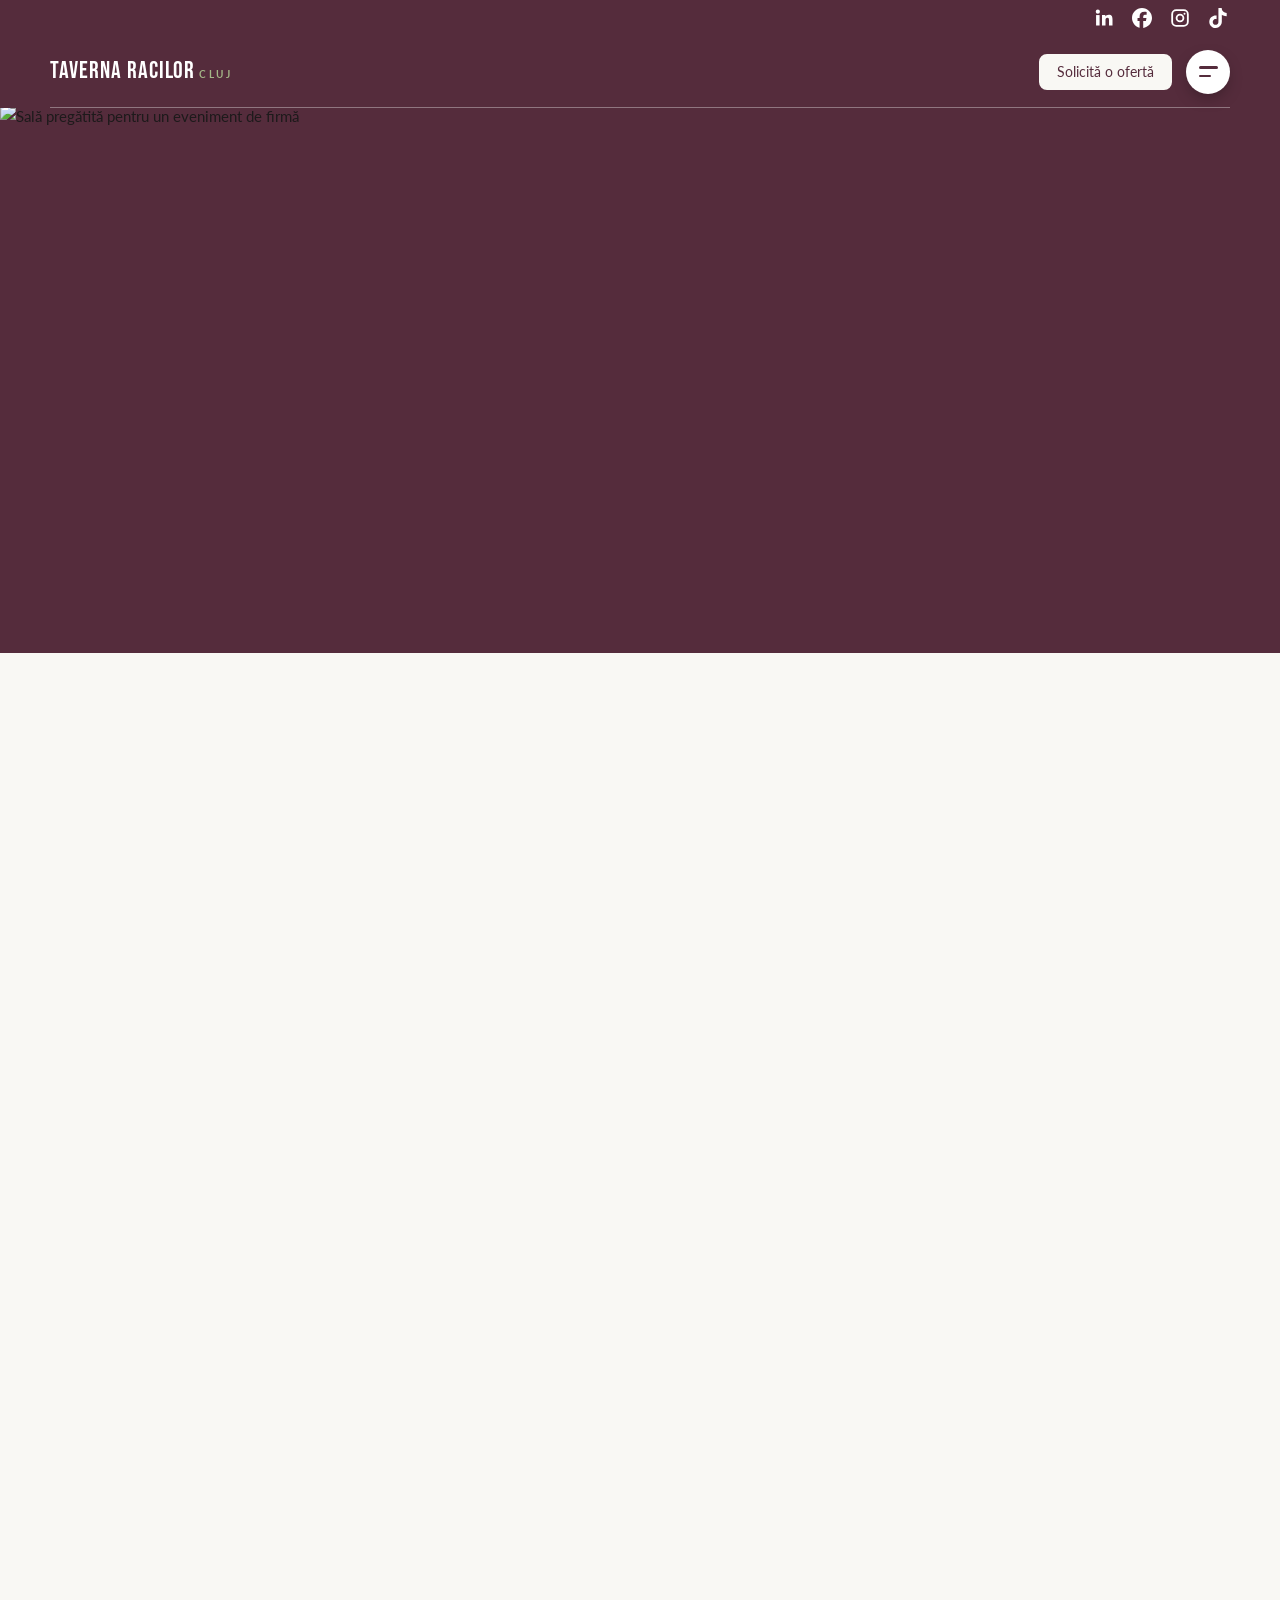
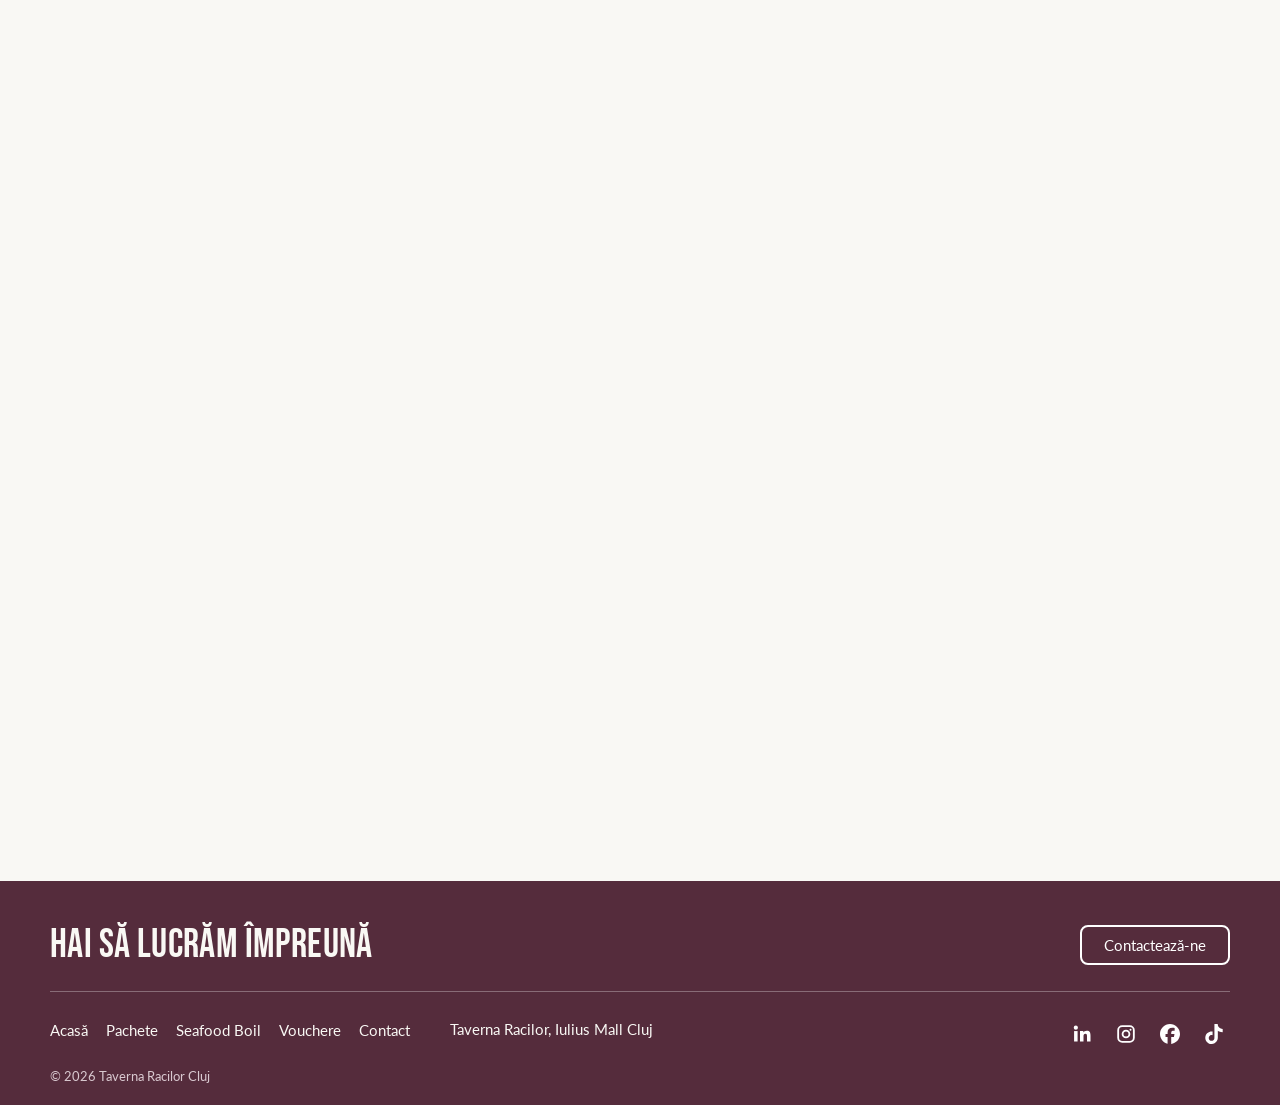
==== commit fb91d35a: "Actualizează petrecerile și ordinea experiențelor" ====
--- a/corporate.html
+++ b/corporate.html
@@ -52,7 +52,7 @@
   <div class="wrap">
     <div class="evintro rv">
       <h1 class="pgh1">Evenimente corporate</h1>
-      <p>La Taverna Racilor, Iulius Mall Cluj, organizăm evenimente de firmă cu aceeași grijă pentru detalii pe care o avem în restaurant: de la mese de echipă și cine de gală la petreceri de sfârșit de an și recepții.</p>
+      <p>La Taverna Racilor, Iulius Mall Cluj, organizăm evenimente de firmă cu aceeași grijă pentru detalii: mese de echipă, cine de gală și petreceri de Crăciun și de Revelion.</p>
       <p>Știm că evenimentele de firmă au termene strânse și așteptări mari. De aceea fiecare meniu se adaptează echipei, invitaților și ocaziei, iar grupul are o zonă separată, pregătită și servită de o echipă dedicată.</p>
       <p>Alegeți ocazia și formula de meniu de mai jos, iar noi revenim cu propunerea finală de meniu și valoarea estimată.</p>
     </div>
@@ -60,7 +60,7 @@
     <div class="ocards">
       <a class="ocard" href="petreceri.html">
         <figure><img src="assets/event-private.jpg" alt="Petrecere de sezon la Taverna Racilor" loading="lazy" decoding="async" onerror="this.remove()"></figure>
-        <div class="obody"><h3>Petreceri de vară și de Crăciun</h3><p>Cina de Crăciun sau petrecerea de vară a echipei, cu preț fix pe persoană și zonă separată pentru grup.</p><span class="olink">Descoperă <i>→</i></span></div>
+        <div class="obody"><h3>Petreceri de Crăciun și de Revelion</h3><p>Cina de Crăciun sau petrecerea de Revelion a echipei, cu preț fix pe persoană și zonă separată pentru grup.</p><span class="olink">Descoperă <i>→</i></span></div>
       </a>
       <a class="ocard" href="conferinte.html">
         <figure><img src="assets/event-corporate.jpg" alt="Sală pregătită pentru o conferință" loading="lazy" decoding="async" onerror="this.remove()"></figure>
@@ -69,17 +69,17 @@
     </div>
     <div class="rv" style="margin-top:clamp(30px,5vw,50px)"><span class="kicker">Formule de meniu</span><h2>Alege experiența</h2><span class="rule"></span></div>
     <div class="ocards">
-      <a class="ocard" href="oyster-bar.html">
-        <figure><img src="assets/oyster-event.jpg" alt="Oyster bar la un eveniment, cu stridii pe gheață" loading="lazy" decoding="async" onerror="this.remove()"></figure>
-        <div class="obody"><h3>Oyster Bar &amp; Caviar</h3><p>Stridii proaspete pe gheață, cu lămâie și sosuri, alături de caviar. Un început elegant pentru recepția de bun venit.</p><span class="olink">Descoperă <i>→</i></span></div>
+      <a class="ocard" href="index.html#pachete">
+        <figure><img src="assets/pkg-clasic.jpg" alt="Fel principal de pește servit individual" loading="lazy" decoding="async" onerror="this.remove()"></figure>
+        <div class="obody"><h3>Meniu clasic</h3><p>Gustare de bun venit, ciorbă pescărească, fel principal individual de pește și desert, cu preț fix pe persoană.</p><span class="olink">Vezi pachetele <i>→</i></span></div>
       </a>
       <a class="ocard" href="seafood-boil.html">
         <figure><img src="assets/pkg-boil.jpg" alt="Seafood Boil turnat pe masă" loading="lazy" decoding="async" onerror="this.remove()"></figure>
         <div class="obody"><h3>Seafood Boil</h3><p>Experiența semnătură a casei: conținutul oalei este turnat direct pe masă, în fața întregii echipe.</p><span class="olink">Descoperă <i>→</i></span></div>
       </a>
-      <a class="ocard" href="index.html#pachete">
-        <figure><img src="assets/pkg-clasic.jpg" alt="Fel principal de pește servit individual" loading="lazy" decoding="async" onerror="this.remove()"></figure>
-        <div class="obody"><h3>Meniu clasic</h3><p>Gustare de bun venit, ciorbă pescărească, fel principal individual de pește și desert, cu preț fix pe persoană.</p><span class="olink">Vezi pachetele <i>→</i></span></div>
+      <a class="ocard" href="oyster-bar.html">
+        <figure><img src="assets/oyster-event.jpg" alt="Oyster bar la un eveniment, cu stridii pe gheață" loading="lazy" decoding="async" onerror="this.remove()"></figure>
+        <div class="obody"><h3>Oyster Bar &amp; Caviar</h3><p>Stridii proaspete pe gheață, cu lămâie și sosuri, alături de caviar. Un început elegant pentru recepția de bun venit.</p><span class="olink">Descoperă <i>→</i></span></div>
       </a>
     </div>
     <div class="ready rv">
--- a/assets/style.css
+++ b/assets/style.css
@@ -586,6 +586,8 @@
 /* ===== Seafood Boil page: bucket colours (black, orange-red, yellow, navy) ===== */
 .bp{--paper:#F5ECD9;--sand:#EFE2C6;--bo:#E2512B;--br:#A5281B;--by:#F2B33D;--bn:#1B3A66;--bk:#14110F}
 .bp-paper{background:var(--paper)}.bp-sand{background:var(--sand)}.bp-orange{background:var(--bo);color:#fff}
+.bp-intro{padding-top:28px}
+.bp-intro .polaroid{margin-top:0}
 .brush.c-paper{color:var(--paper)}.brush.c-sand{color:var(--sand)}.brush.c-orange{color:var(--bo)}
 .bp .btn{border-radius:10px;font-family:"Fredoka",var(--sans);font-weight:600;letter-spacing:.06em;text-transform:uppercase;font-size:14px}
 .btn-yel{background:#F2B33D;color:#1B3A66;border-color:#F2B33D}
@@ -677,8 +679,11 @@
   .nav{height:56px}
   .mlabel{padding:8px 8px 7px;font-size:13px;line-height:1}
   .mgrid{gap:14px}
-  .hero-in{padding-bottom:78px}
+  .hero-in{min-height:min(58svh,560px);display:flex;flex-direction:column;justify-content:space-between;padding-bottom:54px}
+  .hero-top{margin-top:-8px}
+  .hero-bottom{margin-top:36px}
   .hero .lead{margin-top:24px}
+  .hero .cta-row{position:relative;top:10px}
   .ev figure{aspect-ratio:2.2/1}
 }
 
